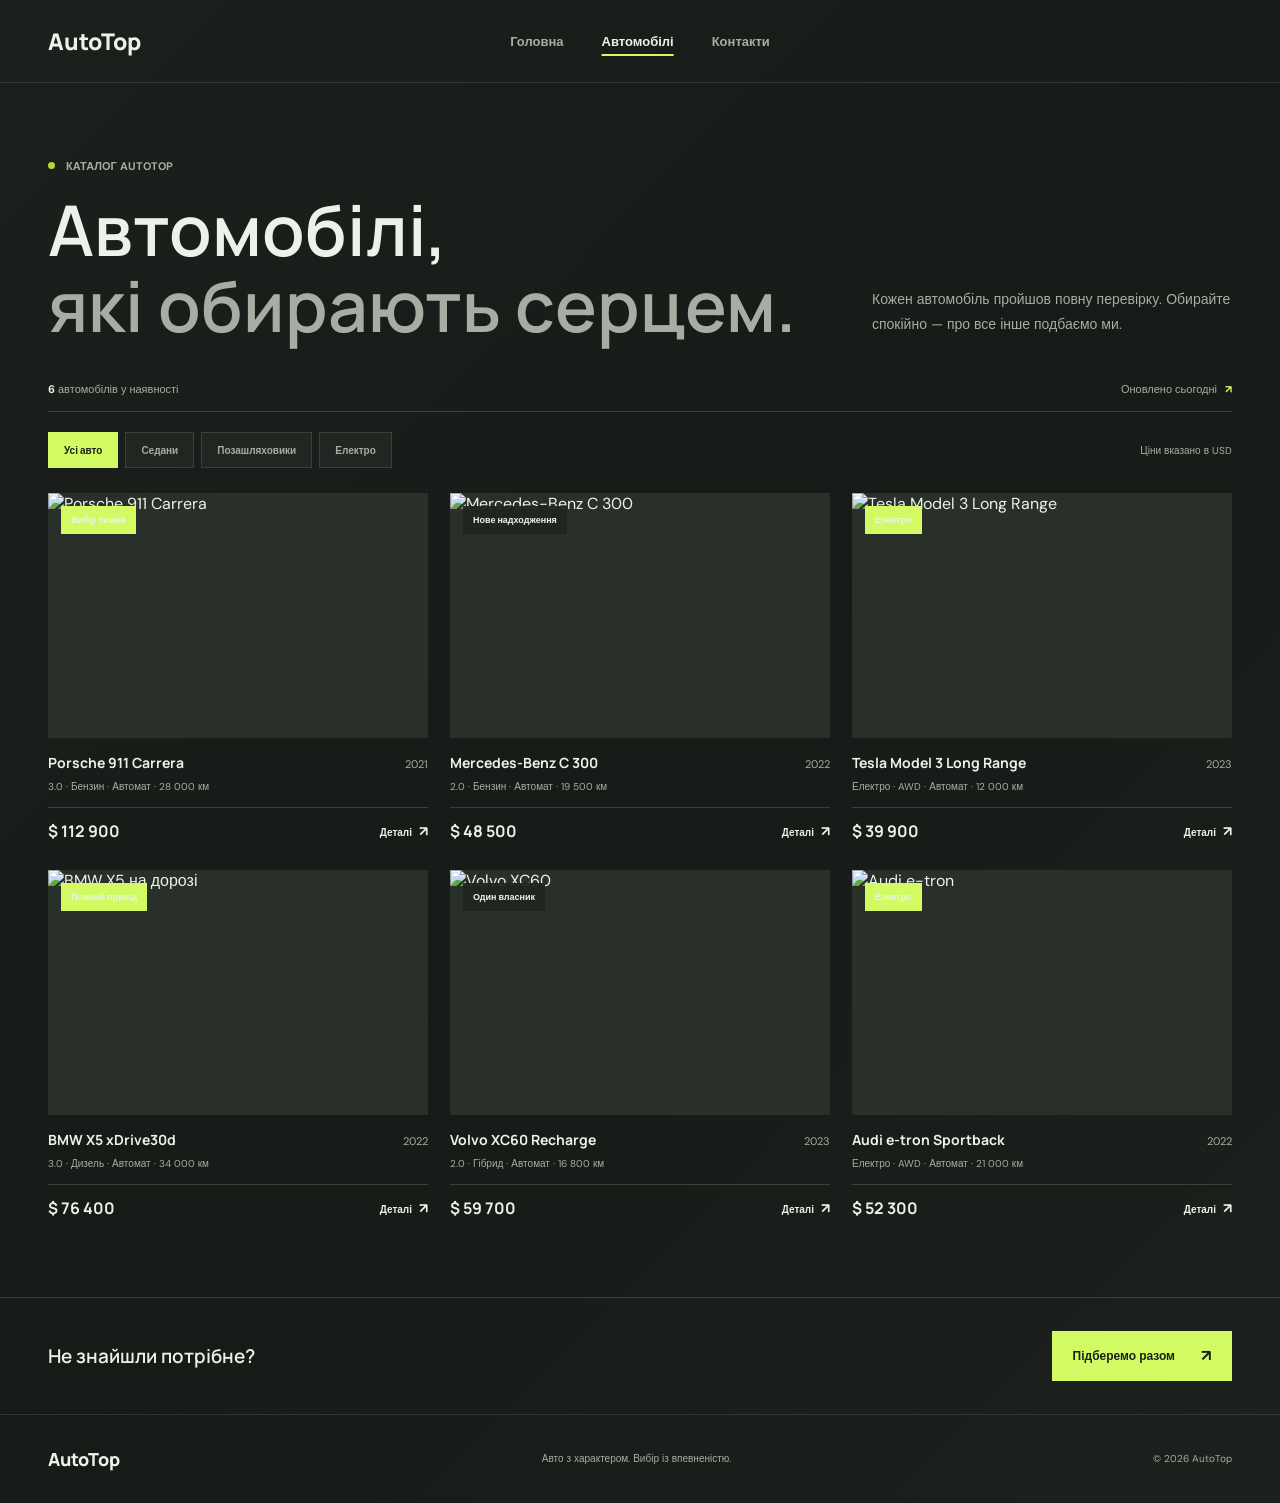
==== cars.html @ 77dfb5ce "Total upgrade" ====
<!DOCTYPE html>
<html lang="uk">
<head>
  <meta charset="UTF-8">
  <meta name="viewport" content="width=device-width, initial-scale=1.0">
  <meta name="theme-color" content="#171b18">
  <meta name="description" content="Перегляньте каталог перевірених автомобілів AutoTop у Києві.">
  <title>Автомобілі — AutoTop</title>
  <link rel="preconnect" href="https://fonts.googleapis.com">
  <link rel="preconnect" href="https://fonts.gstatic.com" crossorigin>
  <link href="https://fonts.googleapis.com/css2?family=DM+Sans:wght@400;500;600;700&family=Manrope:wght@400;500;600;700;800&display=swap" rel="stylesheet">
  <link rel="stylesheet" href="style.css">
</head>
<body>
  <header class="site-header"><div class="container header-inner">
    <a class="wordmark" href="index.html" aria-label="AutoTop — на головну">AutoTop</a>
    <input class="menu-checkbox" type="checkbox" id="menu-toggle">
    <label class="menu-toggle" for="menu-toggle"><span></span><span></span><span class="visually-hidden">Меню навігації</span></label>
    <nav class="primary-nav" id="primary-navigation" aria-label="Головна навігація"><a href="index.html">Головна</a><a class="is-current" href="cars.html" aria-current="page">Автомобілі</a><a href="contact.html">Контакти</a></nav>
  </div></header>

  <main>
    <section class="page-intro container"><p class="eyebrow"><span class="eyebrow-dot"></span> Каталог AutoTop</p><div class="page-intro-row"><h1>Автомобілі,<br><span>які обирають серцем.</span></h1><p>Кожен автомобіль пройшов повну перевірку. Обирайте спокійно — про все інше подбаємо ми.</p></div><div class="catalog-meta"><span><strong id="visible-count">6</strong> автомобілів у наявності</span><span>Оновлено сьогодні <b>↗</b></span></div></section>

    <section class="catalog-section container">
      <input class="filter-input" type="radio" name="car-filter" id="filter-all" checked>
      <input class="filter-input" type="radio" name="car-filter" id="filter-sedan">
      <input class="filter-input" type="radio" name="car-filter" id="filter-suv">
      <input class="filter-input" type="radio" name="car-filter" id="filter-electric">
      <div class="catalog-toolbar"><div class="filter-group" role="group" aria-label="Фільтр за типом автомобіля">
        <label class="filter-button" for="filter-all">Усі авто</label>
        <label class="filter-button" for="filter-sedan">Седани</label>
        <label class="filter-button" for="filter-suv">Позашляховики</label>
        <label class="filter-button" for="filter-electric">Електро</label>
      </div><span class="catalog-note">Ціни вказано в USD</span></div>
      <div class="car-grid catalog-grid">
        <article class="car-card" data-category="sedan"><a class="car-image" href="contact.html" aria-label="Запитати про Porsche 911 Carrera"><img src="https://images.unsplash.com/photo-1503376780353-7e6692767b70?auto=format&fit=crop&w=1000&q=80" alt="Porsche 911 Carrera" loading="lazy"><span class="car-tag">Вибір тижня</span></a><div class="car-info"><div class="car-title-line"><h2>Porsche 911 Carrera</h2><span>2021</span></div><p>3.0 · Бензин · Автомат · 28 000 км</p><div class="car-bottom"><strong>$ 112 900</strong><a href="contact.html">Деталі <span aria-hidden="true">↗</span></a></div></div></article>
        <article class="car-card" data-category="sedan"><a class="car-image" href="contact.html" aria-label="Запитати про Mercedes-Benz C 300"><img src="https://images.unsplash.com/photo-1552519507-da3b142c6e3d?auto=format&fit=crop&w=1000&q=80" alt="Mercedes-Benz C 300" loading="lazy"><span class="car-tag car-tag-light">Нове надходження</span></a><div class="car-info"><div class="car-title-line"><h2>Mercedes-Benz C 300</h2><span>2022</span></div><p>2.0 · Бензин · Автомат · 19 500 км</p><div class="car-bottom"><strong>$ 48 500</strong><a href="contact.html">Деталі <span aria-hidden="true">↗</span></a></div></div></article>
        <article class="car-card" data-category="electric"><a class="car-image" href="contact.html" aria-label="Запитати про Tesla Model 3"><img src="https://images.unsplash.com/photo-1617788138017-80ad40651399?auto=format&fit=crop&w=1000&q=80" alt="Tesla Model 3 Long Range" loading="lazy"><span class="car-tag">Електро</span></a><div class="car-info"><div class="car-title-line"><h2>Tesla Model 3 Long Range</h2><span>2023</span></div><p>Електро · AWD · Автомат · 12 000 км</p><div class="car-bottom"><strong>$ 39 900</strong><a href="contact.html">Деталі <span aria-hidden="true">↗</span></a></div></div></article>
        <article class="car-card" data-category="suv"><a class="car-image" href="contact.html" aria-label="Запитати про BMW X5"><img src="https://images.unsplash.com/photo-1519641471654-76ce0107ad1b?auto=format&fit=crop&w=1000&q=80" alt="BMW X5 на дорозі" loading="lazy"><span class="car-tag">Повний привід</span></a><div class="car-info"><div class="car-title-line"><h2>BMW X5 xDrive30d</h2><span>2022</span></div><p>3.0 · Дизель · Автомат · 34 000 км</p><div class="car-bottom"><strong>$ 76 400</strong><a href="contact.html">Деталі <span aria-hidden="true">↗</span></a></div></div></article>
        <article class="car-card" data-category="suv"><a class="car-image" href="contact.html" aria-label="Запитати про Volvo XC60"><img src="https://images.unsplash.com/photo-1606664515524-ed2f786a0bd6?auto=format&fit=crop&w=1000&q=80" alt="Volvo XC60" loading="lazy"><span class="car-tag car-tag-light">Один власник</span></a><div class="car-info"><div class="car-title-line"><h2>Volvo XC60 Recharge</h2><span>2023</span></div><p>2.0 · Гібрид · Автомат · 16 800 км</p><div class="car-bottom"><strong>$ 59 700</strong><a href="contact.html">Деталі <span aria-hidden="true">↗</span></a></div></div></article>
        <article class="car-card" data-category="electric"><a class="car-image" href="contact.html" aria-label="Запитати про Audi e-tron"><img src="https://images.unsplash.com/photo-1606152421802-db97b9c7a11b?auto=format&fit=crop&w=1000&q=80" alt="Audi e-tron" loading="lazy"><span class="car-tag">Електро</span></a><div class="car-info"><div class="car-title-line"><h2>Audi e-tron Sportback</h2><span>2022</span></div><p>Електро · AWD · Автомат · 21 000 км</p><div class="car-bottom"><strong>$ 52 300</strong><a href="contact.html">Деталі <span aria-hidden="true">↗</span></a></div></div></article>
      </div>
    </section>
    <section class="catalog-cta"><div class="container catalog-cta-inner"><p>Не знайшли потрібне?</p><a href="contact.html" class="button button-dark">Підберемо разом <span aria-hidden="true">↗</span></a></div></section>
  </main>

  <footer class="site-footer"><div class="container footer-inner"><a class="wordmark" href="index.html">AutoTop</a><p>Авто з характером. Вибір із впевненістю.</p><span>© 2026 AutoTop</span></div></footer>
</body>
</html>
---- style.css ----
:root {
	 color-scheme: dark;
		--paper: #171b18;
		--white: #242a25;
		--ink: #eef1e9;
		--muted: #a6aea3;
		--line: #394139;
	--accent: #d3fa63;
	--serif: "Manrope", sans-serif;
	--sans: "DM Sans", sans-serif;
}

* { box-sizing: border-box; }
html { scroll-behavior: smooth; }
body { margin: 0; background: linear-gradient(135deg, #1b201c 0%, var(--paper) 52%, #1c211d 100%); color: var(--ink); font-family: var(--sans); -webkit-font-smoothing: antialiased; }
img { display: block; width: 100%; }
a { color: inherit; text-decoration: none; }
button, input, select { font: inherit; }
.container { width: min(1240px, calc(100% - 96px)); margin-inline: auto; }

.site-header { position: relative; z-index: 5; border-bottom: 1px solid rgba(238, 241, 233, .12); }
.header-inner { min-height: 82px; display: flex; align-items: center; justify-content: space-between; gap: 32px; }
.wordmark { font: 800 23px/1 var(--serif); letter-spacing: 0; }
.primary-nav { position: absolute; left: 50%; display: flex; align-items: center; gap: 38px; transform: translateX(-50%); }
.primary-nav a { font-size: 13px; font-weight: 600; }
.primary-nav a { color: var(--muted); transition: color .2s ease; }
.primary-nav a:hover, .primary-nav a.is-current { color: var(--ink); }
.primary-nav a.is-current { text-decoration: underline; text-decoration-color: var(--accent); text-decoration-thickness: 2px; text-underline-offset: 8px; }
.menu-checkbox, .menu-toggle { display: none; }
.visually-hidden { position: absolute; width: 1px; height: 1px; overflow: hidden; clip: rect(0, 0, 0, 0); white-space: nowrap; }

.hero { display: grid; grid-template-columns: .88fr 1.12fr; min-height: 590px; padding-top: 36px; padding-bottom: 44px; gap: 36px; align-items: stretch; }
.hero-copy { display: flex; flex-direction: column; align-items: flex-start; justify-content: center; padding: 30px 0 36px; }
.eyebrow { margin: 0 0 20px; color: var(--muted); font-size: 11px; font-weight: 700; letter-spacing: 0; text-transform: uppercase; }
.eyebrow-dot { display: inline-block; width: 7px; height: 7px; margin-right: 8px; border-radius: 50%; background: #afd83d; vertical-align: 1px; }
h1, h2, h3, p { margin-top: 0; }
h1, h2, h3 { font-family: var(--serif); }
.hero h1 { max-width: 540px; margin: 0; font-size: clamp(42px, 5vw, 67px); line-height: 1.08; font-weight: 600; letter-spacing: 0; }
.hero h1 span, .page-intro h1 span { color: #a6aea3; }
.hero-description { max-width: 430px; margin: 23px 0 28px; color: #b6beb3; font-size: 15px; line-height: 1.75; }
.hero-actions { display: flex; align-items: center; gap: 26px; }
.button { min-height: 50px; display: inline-flex; justify-content: center; align-items: center; gap: 26px; padding: 0 21px; border: 0; font-size: 12px; font-weight: 700; transition: transform .2s ease, background .2s ease; }
.button:hover { transform: translateY(-2px); }
.button-dark { background: var(--accent); color: #1b2018; }
.button-dark:hover { background: #c4eb56; }
.button-light { background: var(--accent); color: #1b2018; }
.text-link { display: inline-flex; align-items: center; gap: 12px; font-size: 12px; font-weight: 700; }
.text-link span, .button span, .map-link span { font-size: 16px; }
.hero-note { display: flex; align-items: center; gap: 11px; margin-top: 51px; color: var(--muted); font-size: 11px; line-height: 1.7; }
.hero-note strong { color: var(--ink); font-size: 12px; }
.note-mark { width: 31px; height: 31px; display: grid; place-items: center; border: 1px solid #536640; border-radius: 50%; color: var(--accent); font-weight: 700; }
.hero-visual { position: relative; min-height: 500px; overflow: hidden; background: #29302a; }
.hero-visual > img { height: 100%; position: absolute; inset: 0; object-fit: cover; }
.image-caption { position: absolute; right: 18px; bottom: 18px; left: 18px; display: flex; justify-content: space-between; padding-top: 13px; border-top: 1px solid rgba(255,255,255,.6); color: white; font-size: 10px; font-weight: 600; text-shadow: 0 1px 8px #0008; }
.hero-stamp { position: absolute; top: 20px; right: 20px; width: 58px; height: 58px; display: grid; place-content: center; border-radius: 50%; background: var(--accent); color: #080a08; text-align: center; font: 700 12px/1.1 var(--serif); }
.hero-stamp span { font-size: 10px; }

.trust-strip { background: #222923; }
.trust-grid { min-height: 134px; display: grid; grid-template-columns: repeat(3, 1fr) 1.3fr; align-items: center; gap: 24px; }
.trust-grid > div { display: flex; flex-direction: column; gap: 4px; }
.trust-grid strong { font: 700 28px/1 var(--serif); }
.trust-grid strong span { color: var(--accent); }
.trust-grid > div > span { color: var(--muted); font-size: 11px; }
.trust-grid > p { margin: 0; justify-self: end; font: 600 15px/1.5 var(--serif); }
.trust-grid > p span { color: var(--muted); }

.section { padding-top: 94px; padding-bottom: 100px; }
.section-heading { display: flex; align-items: end; justify-content: space-between; margin-bottom: 29px; }
.section-heading .eyebrow { margin-bottom: 11px; }
.section-heading h2 { margin: 0; font-size: 34px; font-weight: 600; letter-spacing: 0; }
.section-heading > .text-link { margin-bottom: 5px; }
.car-grid { display: grid; grid-template-columns: repeat(3, minmax(0, 1fr)); gap: 28px 22px; }
.car-card { min-width: 0; }
.car-image { position: relative; display: block; aspect-ratio: 1.47 / 1; overflow: hidden; background: #29302a; }
.car-image img { height: 100%; object-fit: cover; transition: transform .5s ease; }
.car-image:hover img { transform: scale(1.035); }
.car-tag { position: absolute; top: 13px; left: 13px; padding: 8px 10px; background: var(--accent); color: var(--ink); font-size: 9px; font-weight: 700; }
.car-tag-light { background: rgba(31, 37, 32, .94); color: var(--ink); }
.car-info { padding-top: 15px; }
.car-title-line { display: flex; align-items: baseline; justify-content: space-between; gap: 8px; }
.car-title-line h2, .car-title-line h3 { overflow: hidden; margin: 0; font: 700 15px/1.4 var(--serif); text-overflow: ellipsis; white-space: nowrap; }
.car-title-line > span { flex: 0 0 auto; color: var(--muted); font-size: 11px; }
.car-info > p { margin: 7px 0 14px; color: #a6aea3; font-size: 10px; }
.car-bottom { display: flex; align-items: center; justify-content: space-between; padding-top: 12px; border-top: 1px solid var(--line); }
.car-bottom strong { font: 700 16px var(--serif); }
.car-bottom a { font-size: 10px; font-weight: 700; }
.car-bottom a span { padding-left: 5px; font-size: 14px; }

.promise-band { padding: 76px 0 82px; background: #101411; color: var(--ink); }
.promise-content { display: grid; grid-template-columns: 1fr auto; align-items: end; gap: 20px 40px; }
.promise-content .eyebrow { grid-column: 1 / -1; margin: 0; color: var(--muted); }
.promise-content h2 { max-width: 630px; margin: 0; font-size: clamp(30px, 4vw, 48px); line-height: 1.16; font-weight: 500; }
.promise-points { display: flex; grid-column: 1 / -1; flex-wrap: wrap; gap: 12px 34px; padding-top: 12px; color: #c4ccc1; font-size: 11px; }
.promise-points b { margin-right: 8px; color: var(--accent); font-size: 10px; }
.promise-content .button { grid-column: 2; grid-row: 2 / span 2; }

.page-intro { padding-top: 76px; }
.page-intro > .eyebrow { margin-bottom: 19px; }
.page-intro-row { display: flex; justify-content: space-between; align-items: end; gap: 32px; }
.page-intro h1 { margin: 0; font-size: clamp(42px, 5.6vw, 70px); line-height: 1.08; font-weight: 600; letter-spacing: 0; }
.page-intro-row > p { max-width: 360px; margin: 0 0 7px; color: var(--muted); font-size: 14px; line-height: 1.75; }
.catalog-meta { display: flex; justify-content: space-between; padding: 39px 0 15px; border-bottom: 1px solid var(--line); color: var(--muted); font-size: 11px; }
.catalog-meta strong { color: var(--ink); }
.catalog-meta b { margin-left: 5px; color: var(--accent); }
.catalog-section { padding-top: 20px; padding-bottom: 78px; }
.catalog-toolbar { display: flex; justify-content: space-between; align-items: center; gap: 20px; margin-bottom: 25px; }
.filter-group { display: flex; flex-wrap: wrap; gap: 7px; }
.filter-button { min-height: 36px; display: inline-flex; align-items: center; padding: 0 15px; border: 1px solid var(--line); background: #202621; color: var(--muted); cursor: pointer; font-size: 10px; font-weight: 600; transition: .2s ease; }
.filter-button:hover, #filter-all:checked ~ .catalog-toolbar label[for="filter-all"], #filter-sedan:checked ~ .catalog-toolbar label[for="filter-sedan"], #filter-suv:checked ~ .catalog-toolbar label[for="filter-suv"], #filter-electric:checked ~ .catalog-toolbar label[for="filter-electric"] { border-color: var(--accent); background: var(--accent); color: #1b2018; }
.filter-input { position: absolute; width: 1px; height: 1px; overflow: hidden; clip: rect(0, 0, 0, 0); white-space: nowrap; }
#filter-all:focus-visible ~ .catalog-toolbar label[for="filter-all"],
#filter-sedan:focus-visible ~ .catalog-toolbar label[for="filter-sedan"],
#filter-suv:focus-visible ~ .catalog-toolbar label[for="filter-suv"],
#filter-electric:focus-visible ~ .catalog-toolbar label[for="filter-electric"] { outline: 2px solid #91b62d; outline-offset: 3px; }
.button:focus-visible, a:focus-visible, .menu-toggle:focus-visible, input:focus-visible, select:focus-visible { outline: 2px solid #91b62d; outline-offset: 3px; }
.catalog-note { color: var(--muted); font-size: 10px; }
#filter-sedan:checked ~ .catalog-grid [data-category]:not([data-category="sedan"]),
#filter-suv:checked ~ .catalog-grid [data-category]:not([data-category="suv"]),
#filter-electric:checked ~ .catalog-grid [data-category]:not([data-category="electric"]) { display: none; }
.catalog-grid .car-image { aspect-ratio: 1.55 / 1; }
.catalog-grid .car-title-line h2 { font-size: 14px; }
.catalog-cta { border-top: 1px solid var(--line); }
.catalog-cta-inner { min-height: 116px; display: flex; align-items: center; justify-content: space-between; }
.catalog-cta-inner p { margin: 0; font: 600 19px var(--serif); }

.contact-intro { padding-bottom: 55px; }
.contact-layout { display: grid; grid-template-columns: .9fr 1.1fr; gap: 11%; padding-top: 13px; padding-bottom: 100px; }
.contact-details { display: flex; flex-direction: column; gap: 31px; padding-top: 11px; }
.contact-block { display: flex; flex-direction: column; align-items: flex-start; gap: 7px; }
.contact-label { margin-bottom: 5px; color: var(--muted); font-size: 10px; font-weight: 700; text-transform: uppercase; }
.contact-block > a:not(.contact-main):not(.map-link), .contact-block > p:not(.contact-main) { margin: 0; color: #b2baaf; font-size: 12px; }
.contact-block .contact-main { margin: 0; font: 600 18px/1.45 var(--serif); }
.contact-block a.contact-main { transition: color .2s ease; }
.contact-block a.contact-main:hover { color: var(--accent); }
.map-link { display: inline-flex; gap: 9px; align-items: center; margin-top: 6px; font-size: 11px; font-weight: 700; }
.hours-row { width: min(100%, 315px); display: flex; justify-content: space-between; gap: 20px; padding: 8px 0; border-bottom: 1px solid var(--line); color: var(--muted); font-size: 11px; }
.hours-row strong { color: var(--ink); font-size: 11px; }
.contact-form { padding: 32px; background: #222923; }
.contact-form .eyebrow { margin-bottom: 10px; }
.contact-form h2 { max-width: 370px; margin: 0 0 23px; font-size: 25px; line-height: 1.3; font-weight: 600; }
.contact-form > p:not(.eyebrow) { max-width: 400px; margin-bottom: 22px; color: #b2baaf; font-size: 12px; line-height: 1.7; }
.form-submit { width: 100%; margin: 0 0 18px; }
.contact-form small { display: block; margin-top: 2px; color: var(--muted); font-size: 9px; line-height: 1.5; }
.visit-band { padding: 55px 0; background: #101411; color: var(--ink); }
.visit-content { display: flex; justify-content: space-between; align-items: center; gap: 30px; }
.visit-content .eyebrow { margin-bottom: 12px; color: var(--muted); }
.visit-content h2 { max-width: 560px; margin: 0; font-size: 30px; font-weight: 500; }

.site-footer { border-top: 1px solid rgba(238,241,233,.12); }
.footer-inner { min-height: 88px; display: flex; align-items: center; justify-content: space-between; gap: 18px; }
.footer-inner .wordmark { font-size: 18px; }
.footer-inner p, .footer-inner > span { margin: 0; color: var(--muted); font-size: 10px; }

@media (max-width: 900px) {
	.container { width: min(100% - 56px, 760px); }
	.header-inner { min-height: 72px; }
	.hero { min-height: 500px; grid-template-columns: .95fr 1.05fr; gap: 23px; }
	.hero-visual { min-height: 430px; }
	.hero h1 { font-size: clamp(38px, 6vw, 54px); }
	.hero-description { font-size: 13px; }
	.hero-note { margin-top: 34px; }
	.car-grid { gap: 25px 16px; }
	.car-title-line h3 { font-size: 13px; }
	.car-info > p { font-size: 9px; }
	.contact-layout { gap: 7%; }
}

@media (max-width: 680px) {
	.container { width: calc(100% - 40px); }
	.header-inner { min-height: 66px; gap: 14px; }
	.wordmark { font-size: 21px; }
	.menu-checkbox { position: absolute; width: 1px; height: 1px; display: block; overflow: hidden; clip: rect(0, 0, 0, 0); white-space: nowrap; }
	.menu-toggle { width: 38px; height: 38px; display: flex; flex-direction: column; justify-content: center; align-items: center; gap: 5px; border: 1px solid var(--line); background: transparent; cursor: pointer; }
	.menu-toggle span { width: 15px; height: 1px; background: var(--ink); transition: transform .2s ease; }
	.menu-toggle .visually-hidden { width: 1px; height: 1px; }
	.menu-checkbox:checked + .menu-toggle span:first-child { transform: translateY(3px) rotate(45deg); }
	.menu-checkbox:checked + .menu-toggle span:nth-child(2) { transform: translateY(-3px) rotate(-45deg); }
	.menu-checkbox:focus-visible + .menu-toggle { outline: 2px solid #91b62d; outline-offset: 3px; }
	.primary-nav { position: absolute; top: 65px; right: 0; left: 0; display: none; flex-direction: column; align-items: stretch; gap: 0; padding: 8px 20px 17px; border-bottom: 1px solid var(--line); background: var(--paper); transform: none; }
	.menu-checkbox:checked ~ .primary-nav { display: flex; }
	.primary-nav a { padding: 13px 0; border-bottom: 1px solid var(--line); font-size: 13px; }
	.primary-nav a:last-child { border-bottom: 0; }
	.primary-nav a.is-current { text-decoration: none; }
	.hero { grid-template-columns: 1fr; gap: 25px; padding-top: 31px; padding-bottom: 28px; }
	.hero-copy { padding: 12px 0 0; }
	.eyebrow { margin-bottom: 15px; font-size: 10px; }
	.hero h1 { max-width: 500px; font-size: clamp(42px, 11vw, 60px); }
	.hero-description { max-width: 480px; margin: 17px 0 22px; font-size: 13px; }
	.hero-actions { gap: 19px; }
	.button { min-height: 47px; gap: 18px; padding-inline: 16px; font-size: 11px; }
	.hero-note { margin-top: 25px; }
	.hero-visual { min-height: 0; aspect-ratio: 1.12 / 1; }
	.hero-stamp { width: 48px; height: 48px; }
	.trust-grid { grid-template-columns: repeat(3, 1fr); gap: 19px 12px; padding-top: 24px; padding-bottom: 24px; }
	.trust-grid strong { font-size: 23px; }
	.trust-grid > div > span { font-size: 9px; line-height: 1.4; }
	.trust-grid > p { grid-column: 1 / -1; justify-self: start; font-size: 13px; }
	.section { padding-top: 63px; padding-bottom: 68px; }
	.section-heading { align-items: end; gap: 12px; margin-bottom: 20px; }
	.section-heading h2 { font-size: 27px; }
	.section-heading > .text-link { gap: 6px; font-size: 10px; white-space: nowrap; }
	.featured-grid { grid-template-columns: 1fr; gap: 28px; }
	.featured-grid .car-image { aspect-ratio: 1.55 / 1; }
	.car-title-line h3, .car-title-line h2 { font-size: 14px; }
	.car-info > p { font-size: 10px; }
	.promise-band { padding: 54px 0 58px; }
	.promise-content { grid-template-columns: 1fr; gap: 19px; }
	.promise-content .eyebrow { grid-column: auto; }
	.promise-content h2 { font-size: 34px; }
	.promise-points { grid-column: auto; flex-direction: column; gap: 11px; padding: 0 0 4px; }
	.promise-content .button { grid-column: auto; grid-row: auto; justify-self: start; }
	.page-intro { padding-top: 52px; }
	.page-intro-row { align-items: flex-start; flex-direction: column; gap: 16px; }
	.page-intro h1 { font-size: clamp(43px, 11vw, 62px); }
	.page-intro-row > p { max-width: 450px; font-size: 13px; }
	.catalog-meta { padding-top: 26px; font-size: 10px; }
	.catalog-section { padding-top: 15px; padding-bottom: 47px; }
	.catalog-toolbar { align-items: flex-start; flex-direction: column; gap: 12px; margin-bottom: 18px; }
	.filter-group { gap: 6px; }
	.filter-button { min-height: 34px; padding: 0 11px; font-size: 9px; }
	.catalog-grid { grid-template-columns: repeat(2, minmax(0, 1fr)); gap: 24px 12px; }
	.catalog-grid .car-image { aspect-ratio: 1.18 / 1; }
	.catalog-grid .car-title-line { align-items: flex-start; flex-direction: column; gap: 2px; }
	.catalog-grid .car-title-line h2 { max-width: 100%; font-size: 12px; }
	.catalog-grid .car-title-line > span { font-size: 9px; }
	.catalog-grid .car-info > p { min-height: 27px; margin: 5px 0 10px; font-size: 9px; line-height: 1.45; }
	.catalog-grid .car-bottom { align-items: flex-start; flex-direction: column; gap: 8px; }
	.catalog-grid .car-bottom strong { font-size: 14px; }
	.catalog-grid .car-tag { top: 8px; left: 8px; padding: 6px 7px; font-size: 8px; }
	.catalog-note { font-size: 9px; }
	.catalog-cta-inner { min-height: 100px; }
	.catalog-cta-inner p { font-size: 15px; }
	.contact-intro { padding-bottom: 37px; }
	.contact-layout { grid-template-columns: 1fr; gap: 38px; padding-bottom: 60px; }
	.contact-details { display: grid; grid-template-columns: 1fr 1fr; gap: 27px 15px; }
	.contact-block .contact-main { font-size: 15px; }
	.contact-block > a:not(.contact-main):not(.map-link), .contact-block > p:not(.contact-main) { font-size: 10px; line-height: 1.5; }
	.hours-row { gap: 10px; font-size: 9px; }
	.hours-row strong { font-size: 9px; text-align: right; }
	.contact-form { padding: 24px 20px; }
	.contact-form h2 { font-size: 23px; }
	.visit-band { padding: 40px 0; }
	.visit-content { align-items: flex-start; flex-direction: column; gap: 22px; }
	.visit-content h2 { font-size: 26px; }
	.footer-inner { min-height: 94px; flex-wrap: wrap; justify-content: space-between; gap: 7px 16px; padding-top: 17px; padding-bottom: 17px; }
	.footer-inner .wordmark { order: 0; }
	.footer-inner > span { order: 1; }
	.footer-inner p { flex-basis: 100%; order: 2; }
}

@media (prefers-reduced-motion: reduce) {
	*, *::before, *::after { scroll-behavior: auto !important; transition-duration: .01ms !important; }
}
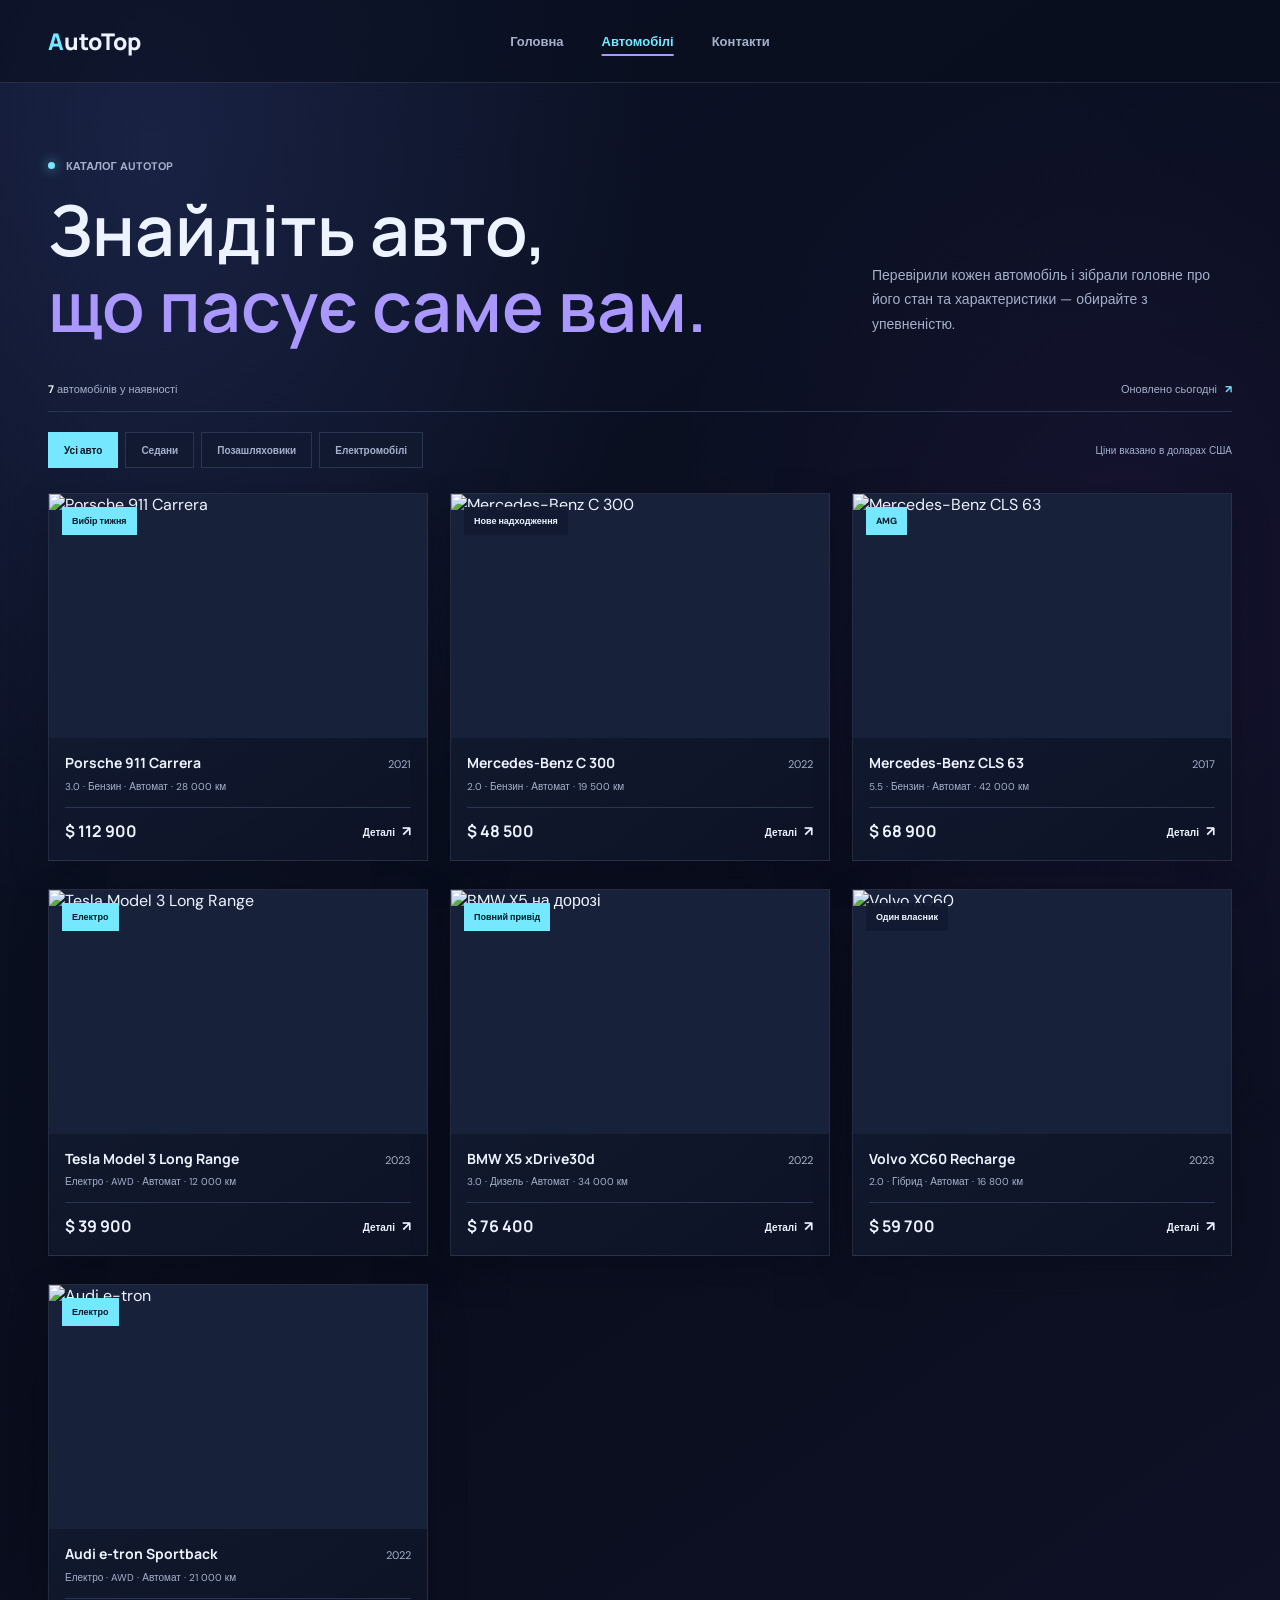
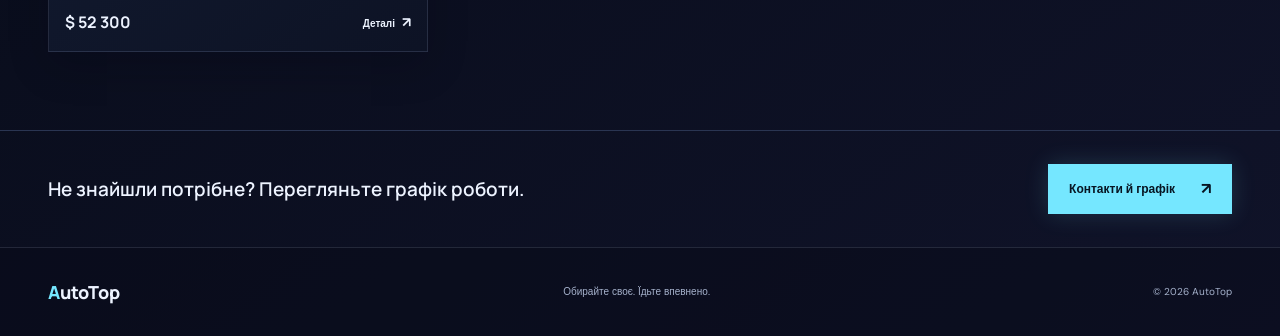
==== commit ee43fba4: "Update design" ====
--- a/cars.html
+++ b/cars.html
@@ -3,7 +3,7 @@
 <head>
   <meta charset="UTF-8">
   <meta name="viewport" content="width=device-width, initial-scale=1.0">
-  <meta name="theme-color" content="#171b18">
+  <meta name="theme-color" content="#090d1c">
   <meta name="description" content="Перегляньте каталог перевірених автомобілів AutoTop у Києві.">
   <title>Автомобілі — AutoTop</title>
   <link rel="preconnect" href="https://fonts.googleapis.com">
@@ -20,7 +20,7 @@
   </div></header>
 
   <main>
-    <section class="page-intro container"><p class="eyebrow"><span class="eyebrow-dot"></span> Каталог AutoTop</p><div class="page-intro-row"><h1>Автомобілі,<br><span>які обирають серцем.</span></h1><p>Кожен автомобіль пройшов повну перевірку. Обирайте спокійно — про все інше подбаємо ми.</p></div><div class="catalog-meta"><span><strong id="visible-count">6</strong> автомобілів у наявності</span><span>Оновлено сьогодні <b>↗</b></span></div></section>
+    <section class="page-intro container"><p class="eyebrow"><span class="eyebrow-dot"></span> Каталог AutoTop</p><div class="page-intro-row"><h1>Знайдіть авто,<br><span>що пасує саме вам.</span></h1><p>Перевірили кожен автомобіль і зібрали головне про його стан та характеристики — обирайте з упевненістю.</p></div><div class="catalog-meta"><span><strong id="visible-count">7</strong> автомобілів у наявності</span><span>Оновлено сьогодні <b>↗</b></span></div></section>
 
     <section class="catalog-section container">
       <input class="filter-input" type="radio" name="car-filter" id="filter-all" checked>
@@ -31,20 +31,21 @@
         <label class="filter-button" for="filter-all">Усі авто</label>
         <label class="filter-button" for="filter-sedan">Седани</label>
         <label class="filter-button" for="filter-suv">Позашляховики</label>
-        <label class="filter-button" for="filter-electric">Електро</label>
-      </div><span class="catalog-note">Ціни вказано в USD</span></div>
+        <label class="filter-button" for="filter-electric">Електромобілі</label>
+      </div><span class="catalog-note">Ціни вказано в доларах США</span></div>
       <div class="car-grid catalog-grid">
         <article class="car-card" data-category="sedan"><a class="car-image" href="contact.html" aria-label="Запитати про Porsche 911 Carrera"><img src="https://images.unsplash.com/photo-1503376780353-7e6692767b70?auto=format&fit=crop&w=1000&q=80" alt="Porsche 911 Carrera" loading="lazy"><span class="car-tag">Вибір тижня</span></a><div class="car-info"><div class="car-title-line"><h2>Porsche 911 Carrera</h2><span>2021</span></div><p>3.0 · Бензин · Автомат · 28 000 км</p><div class="car-bottom"><strong>$ 112 900</strong><a href="contact.html">Деталі <span aria-hidden="true">↗</span></a></div></div></article>
         <article class="car-card" data-category="sedan"><a class="car-image" href="contact.html" aria-label="Запитати про Mercedes-Benz C 300"><img src="https://images.unsplash.com/photo-1552519507-da3b142c6e3d?auto=format&fit=crop&w=1000&q=80" alt="Mercedes-Benz C 300" loading="lazy"><span class="car-tag car-tag-light">Нове надходження</span></a><div class="car-info"><div class="car-title-line"><h2>Mercedes-Benz C 300</h2><span>2022</span></div><p>2.0 · Бензин · Автомат · 19 500 км</p><div class="car-bottom"><strong>$ 48 500</strong><a href="contact.html">Деталі <span aria-hidden="true">↗</span></a></div></div></article>
+        <article class="car-card" data-category="sedan"><a class="car-image" href="contact.html" aria-label="Запитати про Mercedes-Benz CLS 63"><img src="https://images.unsplash.com/photo-1618843479313-40f8afb4b4d8?auto=format&fit=crop&w=1000&q=80" alt="Mercedes-Benz CLS 63" loading="lazy"><span class="car-tag">AMG</span></a><div class="car-info"><div class="car-title-line"><h2>Mercedes-Benz CLS 63</h2><span>2017</span></div><p>5.5 · Бензин · Автомат · 42 000 км</p><div class="car-bottom"><strong>$ 68 900</strong><a href="contact.html">Деталі <span aria-hidden="true">↗</span></a></div></div></article>
         <article class="car-card" data-category="electric"><a class="car-image" href="contact.html" aria-label="Запитати про Tesla Model 3"><img src="https://images.unsplash.com/photo-1617788138017-80ad40651399?auto=format&fit=crop&w=1000&q=80" alt="Tesla Model 3 Long Range" loading="lazy"><span class="car-tag">Електро</span></a><div class="car-info"><div class="car-title-line"><h2>Tesla Model 3 Long Range</h2><span>2023</span></div><p>Електро · AWD · Автомат · 12 000 км</p><div class="car-bottom"><strong>$ 39 900</strong><a href="contact.html">Деталі <span aria-hidden="true">↗</span></a></div></div></article>
         <article class="car-card" data-category="suv"><a class="car-image" href="contact.html" aria-label="Запитати про BMW X5"><img src="https://images.unsplash.com/photo-1519641471654-76ce0107ad1b?auto=format&fit=crop&w=1000&q=80" alt="BMW X5 на дорозі" loading="lazy"><span class="car-tag">Повний привід</span></a><div class="car-info"><div class="car-title-line"><h2>BMW X5 xDrive30d</h2><span>2022</span></div><p>3.0 · Дизель · Автомат · 34 000 км</p><div class="car-bottom"><strong>$ 76 400</strong><a href="contact.html">Деталі <span aria-hidden="true">↗</span></a></div></div></article>
         <article class="car-card" data-category="suv"><a class="car-image" href="contact.html" aria-label="Запитати про Volvo XC60"><img src="https://images.unsplash.com/photo-1606664515524-ed2f786a0bd6?auto=format&fit=crop&w=1000&q=80" alt="Volvo XC60" loading="lazy"><span class="car-tag car-tag-light">Один власник</span></a><div class="car-info"><div class="car-title-line"><h2>Volvo XC60 Recharge</h2><span>2023</span></div><p>2.0 · Гібрид · Автомат · 16 800 км</p><div class="car-bottom"><strong>$ 59 700</strong><a href="contact.html">Деталі <span aria-hidden="true">↗</span></a></div></div></article>
         <article class="car-card" data-category="electric"><a class="car-image" href="contact.html" aria-label="Запитати про Audi e-tron"><img src="https://images.unsplash.com/photo-1606152421802-db97b9c7a11b?auto=format&fit=crop&w=1000&q=80" alt="Audi e-tron" loading="lazy"><span class="car-tag">Електро</span></a><div class="car-info"><div class="car-title-line"><h2>Audi e-tron Sportback</h2><span>2022</span></div><p>Електро · AWD · Автомат · 21 000 км</p><div class="car-bottom"><strong>$ 52 300</strong><a href="contact.html">Деталі <span aria-hidden="true">↗</span></a></div></div></article>
       </div>
     </section>
-    <section class="catalog-cta"><div class="container catalog-cta-inner"><p>Не знайшли потрібне?</p><a href="contact.html" class="button button-dark">Підберемо разом <span aria-hidden="true">↗</span></a></div></section>
+    <section class="catalog-cta"><div class="container catalog-cta-inner"><p>Не знайшли потрібне? Перегляньте графік роботи.</p><a href="contact.html" class="button button-dark">Контакти й графік <span aria-hidden="true">↗</span></a></div></section>
   </main>
 
-  <footer class="site-footer"><div class="container footer-inner"><a class="wordmark" href="index.html">AutoTop</a><p>Авто з характером. Вибір із впевненістю.</p><span>© 2026 AutoTop</span></div></footer>
+  <footer class="site-footer"><div class="container footer-inner"><a class="wordmark" href="index.html">AutoTop</a><p>Обирайте своє. Їдьте впевнено.</p><span>© 2026 AutoTop</span></div></footer>
 </body>
 </html>
--- a/style.css
+++ b/style.css
@@ -1,68 +1,71 @@
 :root {
-	 color-scheme: dark;
-		--paper: #171b18;
-		--white: #242a25;
-		--ink: #eef1e9;
-		--muted: #a6aea3;
-		--line: #394139;
-	--accent: #d3fa63;
+	color-scheme: dark;
+	--paper: #090d1c;
+	--white: #121a30;
+	--ink: #edf3ff;
+	--muted: #a5b1cb;
+	--line: #2a3552;
+	--accent: #75e7ff;
+	--accent-secondary: #aa98ff;
 	--serif: "Manrope", sans-serif;
 	--sans: "DM Sans", sans-serif;
 }
 
 * { box-sizing: border-box; }
 html { scroll-behavior: smooth; }
-body { margin: 0; background: linear-gradient(135deg, #1b201c 0%, var(--paper) 52%, #1c211d 100%); color: var(--ink); font-family: var(--sans); -webkit-font-smoothing: antialiased; }
+body { margin: 0; background: radial-gradient(ellipse at 12% 8%, rgba(75, 95, 183, .2), transparent 31%), radial-gradient(ellipse at 88% 30%, rgba(89, 48, 153, .15), transparent 29%), linear-gradient(145deg, #0d1429 0%, var(--paper) 52%, #101329 100%); color: var(--ink); font-family: var(--sans); -webkit-font-smoothing: antialiased; }
 img { display: block; width: 100%; }
 a { color: inherit; text-decoration: none; }
 button, input, select { font: inherit; }
 .container { width: min(1240px, calc(100% - 96px)); margin-inline: auto; }
 
-.site-header { position: relative; z-index: 5; border-bottom: 1px solid rgba(238, 241, 233, .12); }
+.site-header { position: relative; z-index: 5; border-bottom: 1px solid rgba(165, 177, 203, .16); background: rgba(9, 13, 28, .55); }
 .header-inner { min-height: 82px; display: flex; align-items: center; justify-content: space-between; gap: 32px; }
-.wordmark { font: 800 23px/1 var(--serif); letter-spacing: 0; }
+.wordmark { color: var(--ink); font: 800 23px/1 var(--serif); letter-spacing: 0; }
+.wordmark::first-letter { color: var(--accent); }
 .primary-nav { position: absolute; left: 50%; display: flex; align-items: center; gap: 38px; transform: translateX(-50%); }
 .primary-nav a { font-size: 13px; font-weight: 600; }
 .primary-nav a { color: var(--muted); transition: color .2s ease; }
-.primary-nav a:hover, .primary-nav a.is-current { color: var(--ink); }
-.primary-nav a.is-current { text-decoration: underline; text-decoration-color: var(--accent); text-decoration-thickness: 2px; text-underline-offset: 8px; }
+.primary-nav a:hover, .primary-nav a.is-current { color: var(--accent); }
+.primary-nav a.is-current { text-decoration: underline; text-decoration-color: var(--accent-secondary); text-decoration-thickness: 2px; text-underline-offset: 8px; }
 .menu-checkbox, .menu-toggle { display: none; }
 .visually-hidden { position: absolute; width: 1px; height: 1px; overflow: hidden; clip: rect(0, 0, 0, 0); white-space: nowrap; }
 
 .hero { display: grid; grid-template-columns: .88fr 1.12fr; min-height: 590px; padding-top: 36px; padding-bottom: 44px; gap: 36px; align-items: stretch; }
 .hero-copy { display: flex; flex-direction: column; align-items: flex-start; justify-content: center; padding: 30px 0 36px; }
 .eyebrow { margin: 0 0 20px; color: var(--muted); font-size: 11px; font-weight: 700; letter-spacing: 0; text-transform: uppercase; }
-.eyebrow-dot { display: inline-block; width: 7px; height: 7px; margin-right: 8px; border-radius: 50%; background: #afd83d; vertical-align: 1px; }
+.eyebrow-dot { display: inline-block; width: 7px; height: 7px; margin-right: 8px; border-radius: 50%; background: var(--accent); box-shadow: 0 0 12px rgba(117, 231, 255, .8); vertical-align: 1px; }
 h1, h2, h3, p { margin-top: 0; }
 h1, h2, h3 { font-family: var(--serif); }
 .hero h1 { max-width: 540px; margin: 0; font-size: clamp(42px, 5vw, 67px); line-height: 1.08; font-weight: 600; letter-spacing: 0; }
-.hero h1 span, .page-intro h1 span { color: #a6aea3; }
-.hero-description { max-width: 430px; margin: 23px 0 28px; color: #b6beb3; font-size: 15px; line-height: 1.75; }
+.hero h1 span, .page-intro h1 span { color: var(--accent-secondary); }
+.hero-description { max-width: 430px; margin: 23px 0 28px; color: #c0cbe0; font-size: 15px; line-height: 1.75; }
 .hero-actions { display: flex; align-items: center; gap: 26px; }
 .button { min-height: 50px; display: inline-flex; justify-content: center; align-items: center; gap: 26px; padding: 0 21px; border: 0; font-size: 12px; font-weight: 700; transition: transform .2s ease, background .2s ease; }
 .button:hover { transform: translateY(-2px); }
-.button-dark { background: var(--accent); color: #1b2018; }
-.button-dark:hover { background: #c4eb56; }
-.button-light { background: var(--accent); color: #1b2018; }
+.button-dark { background: var(--accent); color: #071522; box-shadow: 0 0 24px rgba(117, 231, 255, .16); }
+.button-dark:hover { background: #a1f0ff; box-shadow: 0 0 30px rgba(117, 231, 255, .28); }
+.button-light { background: var(--accent-secondary); color: #100d22; box-shadow: 0 0 24px rgba(170, 152, 255, .18); }
+.button-light:hover { background: #c0b4ff; }
 .text-link { display: inline-flex; align-items: center; gap: 12px; font-size: 12px; font-weight: 700; }
-.text-link span, .button span, .map-link span { font-size: 16px; }
+.text-link span, .button span { font-size: 16px; }
 .hero-note { display: flex; align-items: center; gap: 11px; margin-top: 51px; color: var(--muted); font-size: 11px; line-height: 1.7; }
 .hero-note strong { color: var(--ink); font-size: 12px; }
-.note-mark { width: 31px; height: 31px; display: grid; place-items: center; border: 1px solid #536640; border-radius: 50%; color: var(--accent); font-weight: 700; }
-.hero-visual { position: relative; min-height: 500px; overflow: hidden; background: #29302a; }
+.note-mark { width: 31px; height: 31px; display: grid; place-items: center; border: 1px solid rgba(117, 231, 255, .45); border-radius: 50%; color: var(--accent); font-weight: 700; box-shadow: 0 0 18px rgba(117, 231, 255, .12); }
+.hero-visual { position: relative; min-height: 500px; overflow: hidden; background: #18213a; box-shadow: 0 20px 70px rgba(2, 5, 17, .4); }
 .hero-visual > img { height: 100%; position: absolute; inset: 0; object-fit: cover; }
 .image-caption { position: absolute; right: 18px; bottom: 18px; left: 18px; display: flex; justify-content: space-between; padding-top: 13px; border-top: 1px solid rgba(255,255,255,.6); color: white; font-size: 10px; font-weight: 600; text-shadow: 0 1px 8px #0008; }
-.hero-stamp { position: absolute; top: 20px; right: 20px; width: 58px; height: 58px; display: grid; place-content: center; border-radius: 50%; background: var(--accent); color: #080a08; text-align: center; font: 700 12px/1.1 var(--serif); }
+.hero-stamp { position: absolute; top: 20px; right: 20px; width: 58px; height: 58px; display: grid; place-content: center; border: 1px solid rgba(255, 255, 255, .35); border-radius: 50%; background: rgba(14, 20, 42, .72); color: var(--accent); text-align: center; font: 700 12px/1.1 var(--serif); backdrop-filter: blur(12px); }
 .hero-stamp span { font-size: 10px; }
 
-.trust-strip { background: #222923; }
+.trust-strip { border-block: 1px solid rgba(165, 177, 203, .1); background: linear-gradient(100deg, rgba(22, 32, 58, .96), rgba(18, 25, 48, .96) 55%, rgba(32, 26, 61, .92)); }
 .trust-grid { min-height: 134px; display: grid; grid-template-columns: repeat(3, 1fr) 1.3fr; align-items: center; gap: 24px; }
 .trust-grid > div { display: flex; flex-direction: column; gap: 4px; }
 .trust-grid strong { font: 700 28px/1 var(--serif); }
 .trust-grid strong span { color: var(--accent); }
 .trust-grid > div > span { color: var(--muted); font-size: 11px; }
 .trust-grid > p { margin: 0; justify-self: end; font: 600 15px/1.5 var(--serif); }
-.trust-grid > p span { color: var(--muted); }
+.trust-grid > p span { color: var(--accent-secondary); }
 
 .section { padding-top: 94px; padding-bottom: 100px; }
 .section-heading { display: flex; align-items: end; justify-content: space-between; margin-bottom: 29px; }
@@ -70,27 +73,28 @@
 .section-heading h2 { margin: 0; font-size: 34px; font-weight: 600; letter-spacing: 0; }
 .section-heading > .text-link { margin-bottom: 5px; }
 .car-grid { display: grid; grid-template-columns: repeat(3, minmax(0, 1fr)); gap: 28px 22px; }
-.car-card { min-width: 0; }
-.car-image { position: relative; display: block; aspect-ratio: 1.47 / 1; overflow: hidden; background: #29302a; }
+.car-card { min-width: 0; overflow: hidden; border: 1px solid rgba(165, 177, 203, .15); background: linear-gradient(145deg, rgba(20, 30, 54, .9), rgba(13, 19, 37, .94)); box-shadow: 0 14px 38px rgba(2, 5, 17, .2); transition: border-color .25s ease, transform .25s ease, box-shadow .25s ease; }
+.car-card:hover { transform: translateY(-4px); border-color: rgba(117, 231, 255, .38); box-shadow: 0 20px 48px rgba(2, 5, 17, .35), 0 0 28px rgba(117, 231, 255, .06); }
+.car-image { position: relative; display: block; aspect-ratio: 1.47 / 1; overflow: hidden; background: #18213a; }
 .car-image img { height: 100%; object-fit: cover; transition: transform .5s ease; }
 .car-image:hover img { transform: scale(1.035); }
-.car-tag { position: absolute; top: 13px; left: 13px; padding: 8px 10px; background: var(--accent); color: var(--ink); font-size: 9px; font-weight: 700; }
-.car-tag-light { background: rgba(31, 37, 32, .94); color: var(--ink); }
-.car-info { padding-top: 15px; }
+.car-tag { position: absolute; top: 13px; left: 13px; padding: 8px 10px; background: var(--accent); color: #071522; font-size: 9px; font-weight: 700; }
+.car-tag-light { background: rgba(17, 26, 48, .94); color: var(--ink); }
+.car-info { padding: 15px 16px 18px; }
 .car-title-line { display: flex; align-items: baseline; justify-content: space-between; gap: 8px; }
 .car-title-line h2, .car-title-line h3 { overflow: hidden; margin: 0; font: 700 15px/1.4 var(--serif); text-overflow: ellipsis; white-space: nowrap; }
 .car-title-line > span { flex: 0 0 auto; color: var(--muted); font-size: 11px; }
-.car-info > p { margin: 7px 0 14px; color: #a6aea3; font-size: 10px; }
+.car-info > p { margin: 7px 0 14px; color: var(--muted); font-size: 10px; }
 .car-bottom { display: flex; align-items: center; justify-content: space-between; padding-top: 12px; border-top: 1px solid var(--line); }
 .car-bottom strong { font: 700 16px var(--serif); }
 .car-bottom a { font-size: 10px; font-weight: 700; }
 .car-bottom a span { padding-left: 5px; font-size: 14px; }
 
-.promise-band { padding: 76px 0 82px; background: #101411; color: var(--ink); }
+.promise-band { padding: 76px 0 82px; border-block: 1px solid rgba(170, 152, 255, .14); background: radial-gradient(ellipse at 82% 0%, rgba(94, 62, 172, .2), transparent 44%), linear-gradient(110deg, #111a33, #111126 75%, #17132d); color: var(--ink); }
 .promise-content { display: grid; grid-template-columns: 1fr auto; align-items: end; gap: 20px 40px; }
 .promise-content .eyebrow { grid-column: 1 / -1; margin: 0; color: var(--muted); }
 .promise-content h2 { max-width: 630px; margin: 0; font-size: clamp(30px, 4vw, 48px); line-height: 1.16; font-weight: 500; }
-.promise-points { display: flex; grid-column: 1 / -1; flex-wrap: wrap; gap: 12px 34px; padding-top: 12px; color: #c4ccc1; font-size: 11px; }
+.promise-points { display: flex; grid-column: 1 / -1; flex-wrap: wrap; gap: 12px 34px; padding-top: 12px; color: #c4cee2; font-size: 11px; }
 .promise-points b { margin-right: 8px; color: var(--accent); font-size: 10px; }
 .promise-content .button { grid-column: 2; grid-row: 2 / span 2; }
 
@@ -105,14 +109,14 @@
 .catalog-section { padding-top: 20px; padding-bottom: 78px; }
 .catalog-toolbar { display: flex; justify-content: space-between; align-items: center; gap: 20px; margin-bottom: 25px; }
 .filter-group { display: flex; flex-wrap: wrap; gap: 7px; }
-.filter-button { min-height: 36px; display: inline-flex; align-items: center; padding: 0 15px; border: 1px solid var(--line); background: #202621; color: var(--muted); cursor: pointer; font-size: 10px; font-weight: 600; transition: .2s ease; }
-.filter-button:hover, #filter-all:checked ~ .catalog-toolbar label[for="filter-all"], #filter-sedan:checked ~ .catalog-toolbar label[for="filter-sedan"], #filter-suv:checked ~ .catalog-toolbar label[for="filter-suv"], #filter-electric:checked ~ .catalog-toolbar label[for="filter-electric"] { border-color: var(--accent); background: var(--accent); color: #1b2018; }
+.filter-button { min-height: 36px; display: inline-flex; align-items: center; padding: 0 15px; border: 1px solid var(--line); background: rgba(18, 26, 48, .82); color: var(--muted); cursor: pointer; font-size: 10px; font-weight: 600; transition: .2s ease; }
+.filter-button:hover, #filter-all:checked ~ .catalog-toolbar label[for="filter-all"], #filter-sedan:checked ~ .catalog-toolbar label[for="filter-sedan"], #filter-suv:checked ~ .catalog-toolbar label[for="filter-suv"], #filter-electric:checked ~ .catalog-toolbar label[for="filter-electric"] { border-color: var(--accent); background: var(--accent); color: #071522; }
 .filter-input { position: absolute; width: 1px; height: 1px; overflow: hidden; clip: rect(0, 0, 0, 0); white-space: nowrap; }
 #filter-all:focus-visible ~ .catalog-toolbar label[for="filter-all"],
 #filter-sedan:focus-visible ~ .catalog-toolbar label[for="filter-sedan"],
 #filter-suv:focus-visible ~ .catalog-toolbar label[for="filter-suv"],
-#filter-electric:focus-visible ~ .catalog-toolbar label[for="filter-electric"] { outline: 2px solid #91b62d; outline-offset: 3px; }
-.button:focus-visible, a:focus-visible, .menu-toggle:focus-visible, input:focus-visible, select:focus-visible { outline: 2px solid #91b62d; outline-offset: 3px; }
+#filter-electric:focus-visible ~ .catalog-toolbar label[for="filter-electric"] { outline: 2px solid var(--accent-secondary); outline-offset: 3px; }
+.button:focus-visible, a:focus-visible, .menu-toggle:focus-visible, input:focus-visible, select:focus-visible { outline: 2px solid var(--accent-secondary); outline-offset: 3px; }
 .catalog-note { color: var(--muted); font-size: 10px; }
 #filter-sedan:checked ~ .catalog-grid [data-category]:not([data-category="sedan"]),
 #filter-suv:checked ~ .catalog-grid [data-category]:not([data-category="suv"]),
@@ -128,25 +132,24 @@
 .contact-details { display: flex; flex-direction: column; gap: 31px; padding-top: 11px; }
 .contact-block { display: flex; flex-direction: column; align-items: flex-start; gap: 7px; }
 .contact-label { margin-bottom: 5px; color: var(--muted); font-size: 10px; font-weight: 700; text-transform: uppercase; }
-.contact-block > a:not(.contact-main):not(.map-link), .contact-block > p:not(.contact-main) { margin: 0; color: #b2baaf; font-size: 12px; }
+.contact-block > a:not(.contact-main), .contact-block > p:not(.contact-main) { margin: 0; color: #c0cbe0; font-size: 12px; }
 .contact-block .contact-main { margin: 0; font: 600 18px/1.45 var(--serif); }
 .contact-block a.contact-main { transition: color .2s ease; }
 .contact-block a.contact-main:hover { color: var(--accent); }
-.map-link { display: inline-flex; gap: 9px; align-items: center; margin-top: 6px; font-size: 11px; font-weight: 700; }
 .hours-row { width: min(100%, 315px); display: flex; justify-content: space-between; gap: 20px; padding: 8px 0; border-bottom: 1px solid var(--line); color: var(--muted); font-size: 11px; }
 .hours-row strong { color: var(--ink); font-size: 11px; }
-.contact-form { padding: 32px; background: #222923; }
+.contact-form { padding: 32px; border: 1px solid rgba(170, 152, 255, .2); background: linear-gradient(145deg, rgba(24, 32, 58, .96), rgba(18, 20, 43, .96)); box-shadow: 0 18px 50px rgba(2, 5, 17, .22); }
 .contact-form .eyebrow { margin-bottom: 10px; }
 .contact-form h2 { max-width: 370px; margin: 0 0 23px; font-size: 25px; line-height: 1.3; font-weight: 600; }
-.contact-form > p:not(.eyebrow) { max-width: 400px; margin-bottom: 22px; color: #b2baaf; font-size: 12px; line-height: 1.7; }
+.contact-form > p:not(.eyebrow) { max-width: 400px; margin-bottom: 22px; color: #c0cbe0; font-size: 12px; line-height: 1.7; }
 .form-submit { width: 100%; margin: 0 0 18px; }
 .contact-form small { display: block; margin-top: 2px; color: var(--muted); font-size: 9px; line-height: 1.5; }
-.visit-band { padding: 55px 0; background: #101411; color: var(--ink); }
+.visit-band { padding: 55px 0; border-block: 1px solid rgba(117, 231, 255, .13); background: radial-gradient(ellipse at 10% 50%, rgba(51, 92, 153, .2), transparent 48%), linear-gradient(105deg, #101a32, #12152c 70%, #18142d); color: var(--ink); }
 .visit-content { display: flex; justify-content: space-between; align-items: center; gap: 30px; }
 .visit-content .eyebrow { margin-bottom: 12px; color: var(--muted); }
 .visit-content h2 { max-width: 560px; margin: 0; font-size: 30px; font-weight: 500; }
 
-.site-footer { border-top: 1px solid rgba(238,241,233,.12); }
+.site-footer { border-top: 1px solid rgba(165, 177, 203, .16); background: rgba(7, 10, 23, .45); }
 .footer-inner { min-height: 88px; display: flex; align-items: center; justify-content: space-between; gap: 18px; }
 .footer-inner .wordmark { font-size: 18px; }
 .footer-inner p, .footer-inner > span { margin: 0; color: var(--muted); font-size: 10px; }
@@ -175,7 +178,7 @@
 	.menu-toggle .visually-hidden { width: 1px; height: 1px; }
 	.menu-checkbox:checked + .menu-toggle span:first-child { transform: translateY(3px) rotate(45deg); }
 	.menu-checkbox:checked + .menu-toggle span:nth-child(2) { transform: translateY(-3px) rotate(-45deg); }
-	.menu-checkbox:focus-visible + .menu-toggle { outline: 2px solid #91b62d; outline-offset: 3px; }
+	.menu-checkbox:focus-visible + .menu-toggle { outline: 2px solid var(--accent-secondary); outline-offset: 3px; }
 	.primary-nav { position: absolute; top: 65px; right: 0; left: 0; display: none; flex-direction: column; align-items: stretch; gap: 0; padding: 8px 20px 17px; border-bottom: 1px solid var(--line); background: var(--paper); transform: none; }
 	.menu-checkbox:checked ~ .primary-nav { display: flex; }
 	.primary-nav a { padding: 13px 0; border-bottom: 1px solid var(--line); font-size: 13px; }
@@ -234,7 +237,7 @@
 	.contact-layout { grid-template-columns: 1fr; gap: 38px; padding-bottom: 60px; }
 	.contact-details { display: grid; grid-template-columns: 1fr 1fr; gap: 27px 15px; }
 	.contact-block .contact-main { font-size: 15px; }
-	.contact-block > a:not(.contact-main):not(.map-link), .contact-block > p:not(.contact-main) { font-size: 10px; line-height: 1.5; }
+	.contact-block > a:not(.contact-main), .contact-block > p:not(.contact-main) { font-size: 10px; line-height: 1.5; }
 	.hours-row { gap: 10px; font-size: 9px; }
 	.hours-row strong { font-size: 9px; text-align: right; }
 	.contact-form { padding: 24px 20px; }
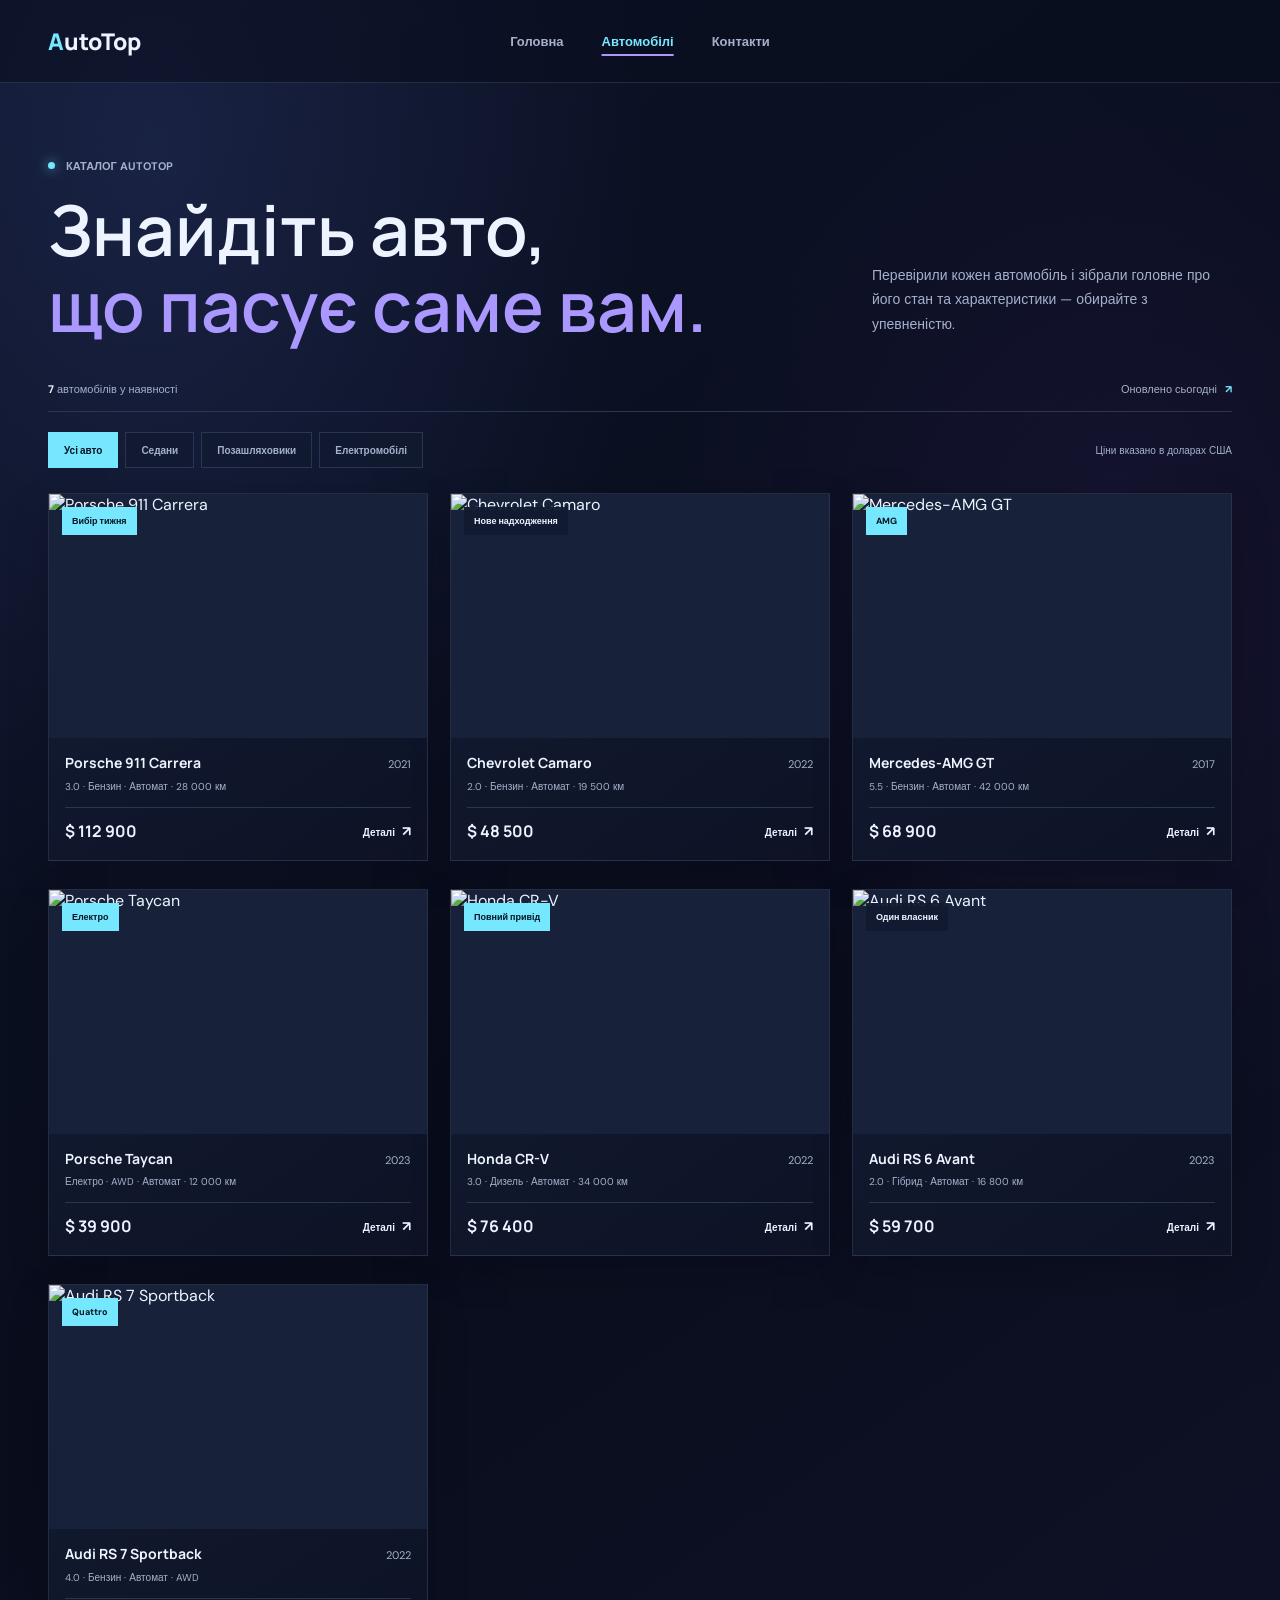
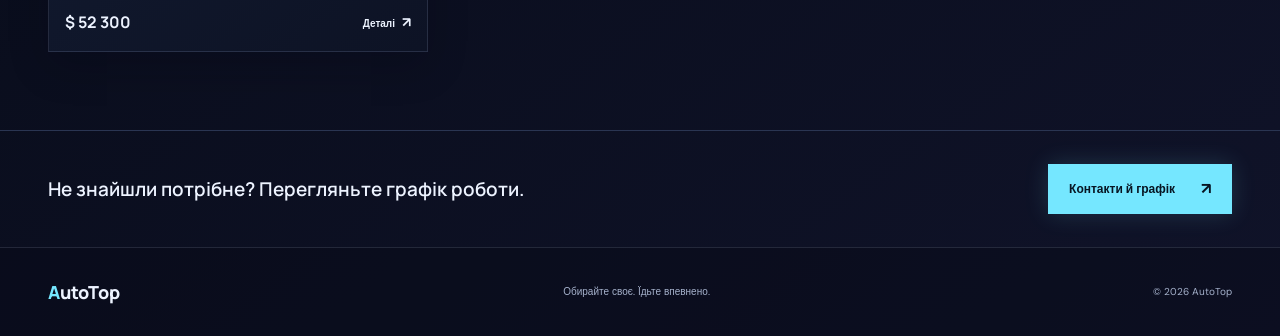
==== commit 2a7ee622: "Uodated names of auto" ====
--- a/cars.html
+++ b/cars.html
@@ -35,12 +35,12 @@
       </div><span class="catalog-note">Ціни вказано в доларах США</span></div>
       <div class="car-grid catalog-grid">
         <article class="car-card" data-category="sedan"><a class="car-image" href="contact.html" aria-label="Запитати про Porsche 911 Carrera"><img src="https://images.unsplash.com/photo-1503376780353-7e6692767b70?auto=format&fit=crop&w=1000&q=80" alt="Porsche 911 Carrera" loading="lazy"><span class="car-tag">Вибір тижня</span></a><div class="car-info"><div class="car-title-line"><h2>Porsche 911 Carrera</h2><span>2021</span></div><p>3.0 · Бензин · Автомат · 28 000 км</p><div class="car-bottom"><strong>$ 112 900</strong><a href="contact.html">Деталі <span aria-hidden="true">↗</span></a></div></div></article>
-        <article class="car-card" data-category="sedan"><a class="car-image" href="contact.html" aria-label="Запитати про Mercedes-Benz C 300"><img src="https://images.unsplash.com/photo-1552519507-da3b142c6e3d?auto=format&fit=crop&w=1000&q=80" alt="Mercedes-Benz C 300" loading="lazy"><span class="car-tag car-tag-light">Нове надходження</span></a><div class="car-info"><div class="car-title-line"><h2>Mercedes-Benz C 300</h2><span>2022</span></div><p>2.0 · Бензин · Автомат · 19 500 км</p><div class="car-bottom"><strong>$ 48 500</strong><a href="contact.html">Деталі <span aria-hidden="true">↗</span></a></div></div></article>
-        <article class="car-card" data-category="sedan"><a class="car-image" href="contact.html" aria-label="Запитати про Mercedes-Benz CLS 63"><img src="https://images.unsplash.com/photo-1618843479313-40f8afb4b4d8?auto=format&fit=crop&w=1000&q=80" alt="Mercedes-Benz CLS 63" loading="lazy"><span class="car-tag">AMG</span></a><div class="car-info"><div class="car-title-line"><h2>Mercedes-Benz CLS 63</h2><span>2017</span></div><p>5.5 · Бензин · Автомат · 42 000 км</p><div class="car-bottom"><strong>$ 68 900</strong><a href="contact.html">Деталі <span aria-hidden="true">↗</span></a></div></div></article>
-        <article class="car-card" data-category="electric"><a class="car-image" href="contact.html" aria-label="Запитати про Tesla Model 3"><img src="https://images.unsplash.com/photo-1617788138017-80ad40651399?auto=format&fit=crop&w=1000&q=80" alt="Tesla Model 3 Long Range" loading="lazy"><span class="car-tag">Електро</span></a><div class="car-info"><div class="car-title-line"><h2>Tesla Model 3 Long Range</h2><span>2023</span></div><p>Електро · AWD · Автомат · 12 000 км</p><div class="car-bottom"><strong>$ 39 900</strong><a href="contact.html">Деталі <span aria-hidden="true">↗</span></a></div></div></article>
-        <article class="car-card" data-category="suv"><a class="car-image" href="contact.html" aria-label="Запитати про BMW X5"><img src="https://images.unsplash.com/photo-1519641471654-76ce0107ad1b?auto=format&fit=crop&w=1000&q=80" alt="BMW X5 на дорозі" loading="lazy"><span class="car-tag">Повний привід</span></a><div class="car-info"><div class="car-title-line"><h2>BMW X5 xDrive30d</h2><span>2022</span></div><p>3.0 · Дизель · Автомат · 34 000 км</p><div class="car-bottom"><strong>$ 76 400</strong><a href="contact.html">Деталі <span aria-hidden="true">↗</span></a></div></div></article>
-        <article class="car-card" data-category="suv"><a class="car-image" href="contact.html" aria-label="Запитати про Volvo XC60"><img src="https://images.unsplash.com/photo-1606664515524-ed2f786a0bd6?auto=format&fit=crop&w=1000&q=80" alt="Volvo XC60" loading="lazy"><span class="car-tag car-tag-light">Один власник</span></a><div class="car-info"><div class="car-title-line"><h2>Volvo XC60 Recharge</h2><span>2023</span></div><p>2.0 · Гібрид · Автомат · 16 800 км</p><div class="car-bottom"><strong>$ 59 700</strong><a href="contact.html">Деталі <span aria-hidden="true">↗</span></a></div></div></article>
-        <article class="car-card" data-category="electric"><a class="car-image" href="contact.html" aria-label="Запитати про Audi e-tron"><img src="https://images.unsplash.com/photo-1606152421802-db97b9c7a11b?auto=format&fit=crop&w=1000&q=80" alt="Audi e-tron" loading="lazy"><span class="car-tag">Електро</span></a><div class="car-info"><div class="car-title-line"><h2>Audi e-tron Sportback</h2><span>2022</span></div><p>Електро · AWD · Автомат · 21 000 км</p><div class="car-bottom"><strong>$ 52 300</strong><a href="contact.html">Деталі <span aria-hidden="true">↗</span></a></div></div></article>
+        <article class="car-card" data-category="sedan"><a class="car-image" href="contact.html" aria-label="Запитати про Chevrolet Camaro"><img src="https://images.unsplash.com/photo-1552519507-da3b142c6e3d?auto=format&fit=crop&w=1000&q=80" alt="Chevrolet Camaro" loading="lazy"><span class="car-tag car-tag-light">Нове надходження</span></a><div class="car-info"><div class="car-title-line"><h2>Chevrolet Camaro</h2><span>2022</span></div><p>2.0 · Бензин · Автомат · 19 500 км</p><div class="car-bottom"><strong>$ 48 500</strong><a href="contact.html">Деталі <span aria-hidden="true">↗</span></a></div></div></article>
+        <article class="car-card" data-category="sedan"><a class="car-image" href="contact.html" aria-label="Запитати про Mercedes-AMG GT"><img src="https://images.unsplash.com/photo-1618843479313-40f8afb4b4d8?auto=format&fit=crop&w=1000&q=80" alt="Mercedes-AMG GT" loading="lazy"><span class="car-tag">AMG</span></a><div class="car-info"><div class="car-title-line"><h2>Mercedes-AMG GT</h2><span>2017</span></div><p>5.5 · Бензин · Автомат · 42 000 км</p><div class="car-bottom"><strong>$ 68 900</strong><a href="contact.html">Деталі <span aria-hidden="true">↗</span></a></div></div></article>
+        <article class="car-card" data-category="electric"><a class="car-image" href="contact.html" aria-label="Запитати про Porsche Taycan"><img src="https://images.unsplash.com/photo-1617788138017-80ad40651399?auto=format&fit=crop&w=1000&q=80" alt="Porsche Taycan" loading="lazy"><span class="car-tag">Електро</span></a><div class="car-info"><div class="car-title-line"><h2>Porsche Taycan</h2><span>2023</span></div><p>Електро · AWD · Автомат · 12 000 км</p><div class="car-bottom"><strong>$ 39 900</strong><a href="contact.html">Деталі <span aria-hidden="true">↗</span></a></div></div></article>
+        <article class="car-card" data-category="suv"><a class="car-image" href="contact.html" aria-label="Запитати про Honda CR-V"><img src="https://images.unsplash.com/photo-1519641471654-76ce0107ad1b?auto=format&fit=crop&w=1000&q=80" alt="Honda CR-V" loading="lazy"><span class="car-tag">Повний привід</span></a><div class="car-info"><div class="car-title-line"><h2>Honda CR-V</h2><span>2022</span></div><p>3.0 · Дизель · Автомат · 34 000 км</p><div class="car-bottom"><strong>$ 76 400</strong><a href="contact.html">Деталі <span aria-hidden="true">↗</span></a></div></div></article>
+        <article class="car-card" data-category="suv"><a class="car-image" href="contact.html" aria-label="Запитати про Audi RS 6 Avant"><img src="https://images.unsplash.com/photo-1606664515524-ed2f786a0bd6?auto=format&fit=crop&w=1000&q=80" alt="Audi RS 6 Avant" loading="lazy"><span class="car-tag car-tag-light">Один власник</span></a><div class="car-info"><div class="car-title-line"><h2>Audi RS 6 Avant</h2><span>2023</span></div><p>2.0 · Гібрид · Автомат · 16 800 км</p><div class="car-bottom"><strong>$ 59 700</strong><a href="contact.html">Деталі <span aria-hidden="true">↗</span></a></div></div></article>
+        <article class="car-card" data-category="sedan"><a class="car-image" href="contact.html" aria-label="Запитати про Audi RS 7 Sportback"><img src="https://images.unsplash.com/photo-1606152421802-db97b9c7a11b?auto=format&fit=crop&w=1000&q=80" alt="Audi RS 7 Sportback" loading="lazy"><span class="car-tag">Quattro</span></a><div class="car-info"><div class="car-title-line"><h2>Audi RS 7 Sportback</h2><span>2022</span></div><p>4.0 · Бензин · Автомат · AWD</p><div class="car-bottom"><strong>$ 52 300</strong><a href="contact.html">Деталі <span aria-hidden="true">↗</span></a></div></div></article>
       </div>
     </section>
     <section class="catalog-cta"><div class="container catalog-cta-inner"><p>Не знайшли потрібне? Перегляньте графік роботи.</p><a href="contact.html" class="button button-dark">Контакти й графік <span aria-hidden="true">↗</span></a></div></section>
